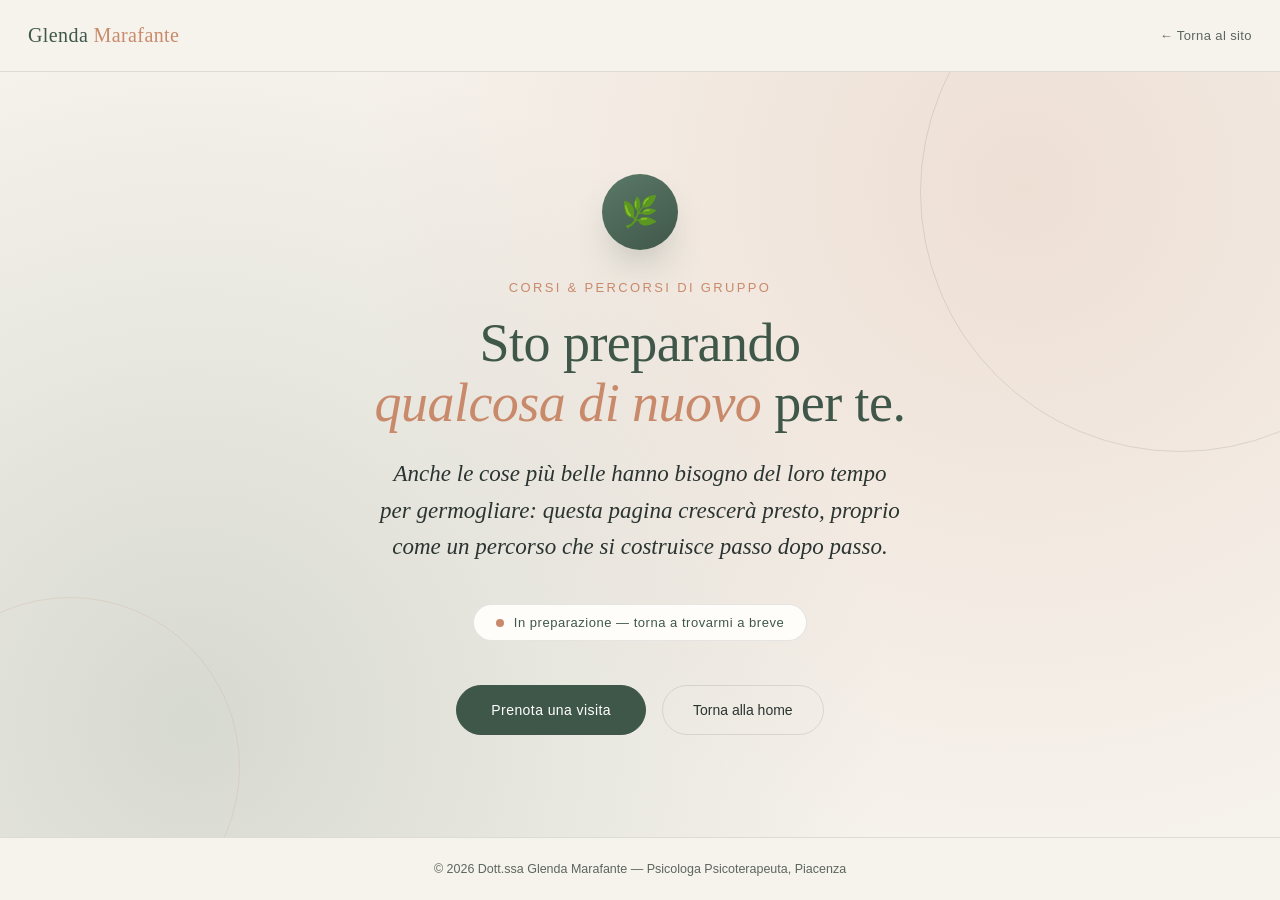
==== corsi.html @ ed99f4ca "New edit to the website -No price -Courses page -Change descriptions." ====
<!DOCTYPE html>
<html lang="it">
<head>
<meta charset="UTF-8">
<meta name="viewport" content="width=device-width, initial-scale=1.0">
<title>Corsi — Dott.ssa Glenda Marafante</title>
<style>
  :root{
    --sage:#5b7867;
    --sage-dark:#3f5749;
    --clay:#c98a6b;
    --cream:#f6f2ec;
    --paper:#fffdf9;
    --ink:#2b3430;
    --ink-soft:#5c665f;
    --line: rgba(43,52,48,0.12);
  }
  *{box-sizing:border-box; margin:0; padding:0;}
  html{scroll-behavior:smooth;}
  body{
    font-family:'Georgia','Iowan Old Style',serif;
    background:var(--cream);
    color:var(--ink);
    min-height:100vh;
    display:flex; flex-direction:column;
    overflow-x:hidden;
  }
  a{color:inherit; text-decoration:none;}

  header{
    padding:24px 28px; display:flex; align-items:center; justify-content:space-between;
    border-bottom:1px solid var(--line);
  }
  .logo{font-size:20px; color:var(--sage-dark); letter-spacing:0.02em;}
  .logo span{color:var(--clay);}
  .back-link{
    font-family:'Helvetica Neue',Arial,sans-serif; font-size:13px; letter-spacing:0.03em;
    color:var(--ink-soft); display:flex; align-items:center; gap:8px; transition:color .3s ease;
  }
  .back-link:hover{color:var(--sage-dark);}

  main{
    flex:1; display:flex; align-items:center; justify-content:center;
    position:relative; padding:60px 24px; overflow:hidden;
  }

  .bg-orbit{
    position:absolute; inset:0; z-index:0;
    background:
      radial-gradient(circle at 80% 15%, rgba(201,138,107,0.18), transparent 55%),
      radial-gradient(circle at 15% 85%, rgba(91,120,103,0.20), transparent 55%);
  }
  .ring{
    position:absolute; border-radius:50%; border:1px solid rgba(63,87,73,0.14);
  }
  .ring1{width:520px; height:520px; top:-140px; right:-160px; animation:spin 60s linear infinite;}
  .ring2{width:340px; height:340px; bottom:-100px; left:-100px; border-color:rgba(201,138,107,0.18); animation:spin 46s linear infinite reverse;}
  @keyframes spin{ from{transform:rotate(0deg);} to{transform:rotate(360deg);} }

  .content{
    position:relative; z-index:1; max-width:620px; text-align:center;
  }
  .sprout{
    width:76px; height:76px; margin:0 auto 30px; border-radius:50%;
    background:linear-gradient(150deg, var(--sage), var(--sage-dark));
    display:flex; align-items:center; justify-content:center; font-size:30px; color:#fff;
    box-shadow:0 20px 40px -16px rgba(63,87,73,0.45);
    animation:breathe 4s ease-in-out infinite;
  }
  @keyframes breathe{
    0%,100%{transform:scale(1);}
    50%{transform:scale(1.08);}
  }
  .eyebrow{
    font-family:'Helvetica Neue',Arial,sans-serif; font-size:13px; letter-spacing:0.18em; text-transform:uppercase;
    color:var(--clay); margin-bottom:18px;
  }
  h1{
    font-family:'Iowan Old Style','Palatino Linotype',Georgia,serif; font-weight:400;
    font-size:clamp(34px,5vw,54px); color:var(--sage-dark); line-height:1.12; margin-bottom:22px;
    letter-spacing:-0.01em;
  }
  h1 em{font-style:italic; color:var(--clay);}
  .quote{
    font-size:clamp(19px,2.4vw,23px); font-style:italic; color:var(--ink); line-height:1.6;
    max-width:520px; margin:0 auto 38px;
  }
  .status-pill{
    display:inline-flex; align-items:center; gap:10px;
    font-family:'Helvetica Neue',Arial,sans-serif; font-size:13px; letter-spacing:0.04em;
    color:var(--sage-dark); background:var(--paper); border:1px solid var(--line);
    padding:10px 22px; border-radius:40px; margin-bottom:44px;
  }
  .status-dot{width:8px; height:8px; border-radius:50%; background:var(--clay); animation:pulse 2s ease-in-out infinite;}
  @keyframes pulse{
    0%,100%{opacity:1; transform:scale(1);}
    50%{opacity:0.4; transform:scale(0.7);}
  }
  .actions{display:flex; gap:16px; justify-content:center; flex-wrap:wrap;}
  .btn-primary{
    background:var(--sage-dark); color:#fff; padding:16px 34px; border-radius:40px;
    font-family:'Helvetica Neue',Arial,sans-serif; font-size:14px; letter-spacing:0.03em;
    transition:all .35s ease; border:1px solid var(--sage-dark);
  }
  .btn-primary:hover{background:transparent; color:var(--sage-dark); transform:translateY(-2px);}
  .btn-secondary{
    padding:16px 30px; border-radius:40px; border:1px solid var(--line);
    font-family:'Helvetica Neue',Arial,sans-serif; font-size:14px; color:var(--ink);
    transition:all .35s ease;
  }
  .btn-secondary:hover{border-color:var(--sage-dark); background:var(--paper);}

  footer{
    text-align:center; padding:24px; font-family:'Helvetica Neue',Arial,sans-serif;
    font-size:12.5px; color:var(--ink-soft); border-top:1px solid var(--line);
  }

  @media(prefers-reduced-motion:reduce){
    *{animation:none !important; transition:none !important;}
  }
  @media(max-width:520px){
    .ring1, .ring2{display:none;}
  }
</style>
</head>
<body>

<header>
  <div class="logo">Glenda <span>Marafante</span></div>
  <a href="index.html" class="back-link">← Torna al sito</a>
</header>

<main>
  <div class="bg-orbit"></div>
  <div class="ring ring1"></div>
  <div class="ring ring2"></div>

  <div class="content">
    <div class="sprout">🌿</div>
    <div class="eyebrow">Corsi &amp; percorsi di gruppo</div>
    <h1>Sto preparando<br><em>qualcosa di nuovo</em> per te.</h1>
    <p class="quote">Anche le cose più belle hanno bisogno del loro tempo per germogliare: questa pagina crescerà presto, proprio come un percorso che si costruisce passo dopo passo.</p>
    <div class="status-pill"><span class="status-dot"></span> In preparazione — torna a trovarmi a breve</div>
    <div class="actions">
      <a href="index.html#booking" class="btn-primary">Prenota una visita</a>
      <a href="index.html" class="btn-secondary">Torna alla home</a>
    </div>
  </div>
</main>

<footer>
  © 2026 Dott.ssa Glenda Marafante — Psicologa Psicoterapeuta, Piacenza
</footer>

</body>
</html>
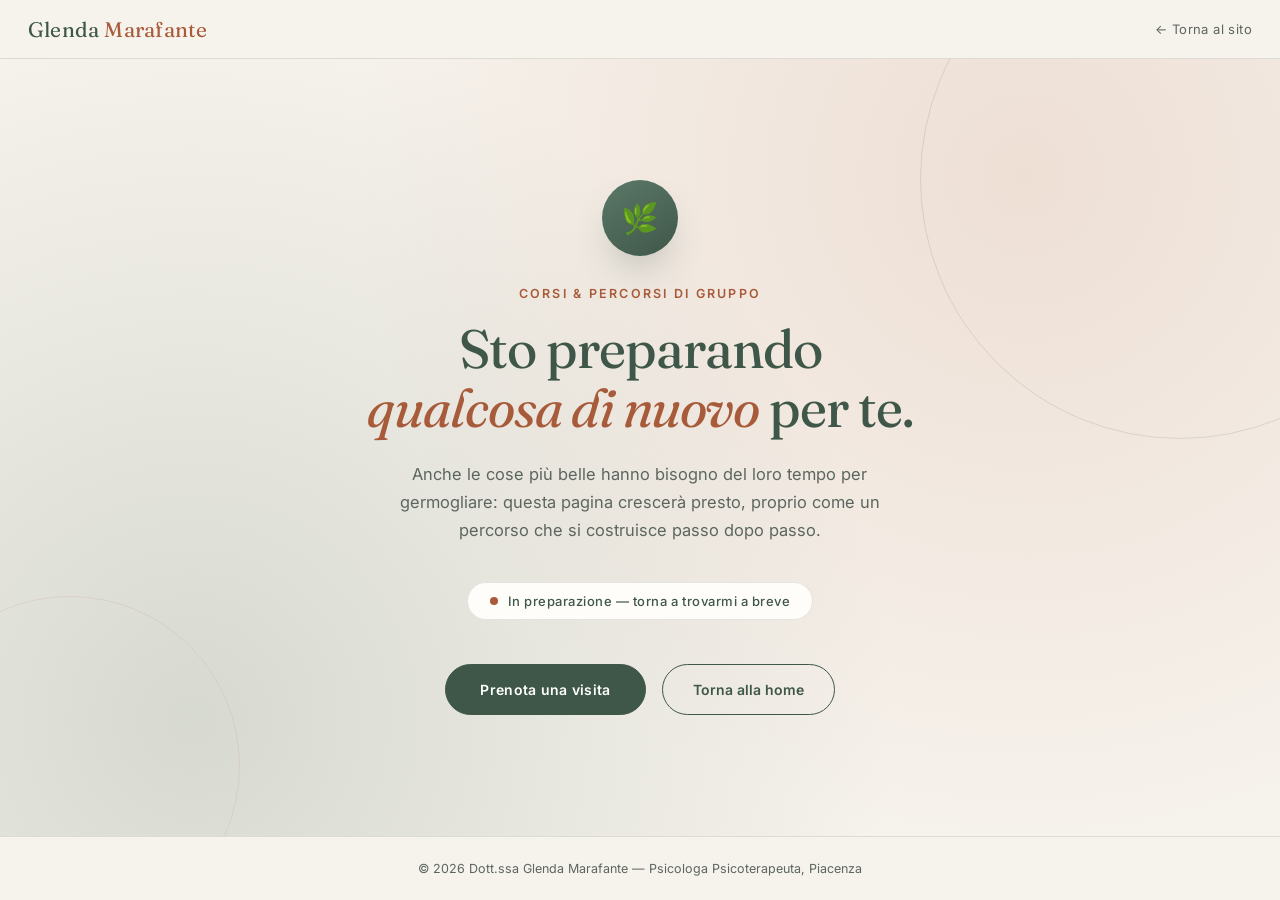
==== commit 6745ef45: "New Website." ====
--- a/corsi.html
+++ b/corsi.html
@@ -3,22 +3,38 @@
 <head>
 <meta charset="UTF-8">
 <meta name="viewport" content="width=device-width, initial-scale=1.0">
-<title>Corsi — Dott.ssa Glenda Marafante</title>
+<title>Corsi &amp; Percorsi di Gruppo | Glenda Marafante — Psicologa Piacenza</title>
+<meta name="description" content="Nuovi corsi e percorsi di gruppo della Dott.ssa Glenda Marafante, psicologa e psicoterapeuta a Piacenza. Pagina in preparazione: torna presto per scoprire le novità.">
+<meta name="robots" content="index, follow">
+<link rel="canonical" href="https://www.glendamarafante.it/corsi.html">
+<meta property="og:type" content="website">
+<meta property="og:title" content="Corsi & Percorsi di Gruppo | Glenda Marafante">
+<meta property="og:description" content="Nuovi percorsi formativi e incontri di gruppo, a cura della Dott.ssa Glenda Marafante, psicologa a Piacenza.">
+<meta property="og:url" content="https://www.glendamarafante.it/corsi.html">
+<meta property="og:locale" content="it_IT">
+<link rel="preconnect" href="https://fonts.googleapis.com">
+<link rel="preconnect" href="https://fonts.gstatic.com" crossorigin>
+<link href="https://fonts.googleapis.com/css2?family=Fraunces:ital,opsz,wght@0,9..144,380;0,9..144,440;0,9..144,600;1,9..144,400&family=Inter:wght@400;500;600;700&display=swap" rel="stylesheet">
 <style>
   :root{
     --sage:#5b7867;
     --sage-dark:#3f5749;
-    --clay:#c98a6b;
+    --sage-deep:#2e4038;
+    --clay:#c1734f;
+    --clay-dark:#a85b3a;
+    --clay-soft:#e7c3ad;
     --cream:#f6f2ec;
     --paper:#fffdf9;
     --ink:#2b3430;
     --ink-soft:#5c665f;
     --line: rgba(43,52,48,0.12);
+    --shadow-lift: 0 26px 48px -18px rgba(43,52,48,0.32);
+    --ease: cubic-bezier(.22,1,.36,1);
   }
   *{box-sizing:border-box; margin:0; padding:0;}
   html{scroll-behavior:smooth;}
   body{
-    font-family:'Georgia','Iowan Old Style',serif;
+    font-family:'Fraunces','Iowan Old Style',Georgia,serif;
     background:var(--cream);
     color:var(--ink);
     min-height:100vh;
@@ -28,16 +44,17 @@
   a{color:inherit; text-decoration:none;}
 
   header{
-    padding:24px 28px; display:flex; align-items:center; justify-content:space-between;
-    border-bottom:1px solid var(--line);
+    padding:16px 28px; display:flex; align-items:center; justify-content:space-between;
+    background:rgba(246,242,236,0.78); backdrop-filter:blur(14px); -webkit-backdrop-filter:blur(14px);
+    position:sticky; top:0; z-index:50; border-bottom:1px solid var(--line);
   }
-  .logo{font-size:20px; color:var(--sage-dark); letter-spacing:0.02em;}
-  .logo span{color:var(--clay);}
+  .logo{font-family:'Fraunces',Georgia,serif; font-size:21px; color:var(--sage-dark); letter-spacing:0.01em;}
+  .logo span{color:var(--clay-dark);}
   .back-link{
-    font-family:'Helvetica Neue',Arial,sans-serif; font-size:13px; letter-spacing:0.03em;
-    color:var(--ink-soft); display:flex; align-items:center; gap:8px; transition:color .3s ease;
+    font-family:'Inter','Helvetica Neue',Arial,sans-serif; font-size:13px; letter-spacing:0.03em;
+    color:var(--ink-soft); display:flex; align-items:center; gap:8px; transition:color .3s var(--ease), gap .3s var(--ease);
   }
-  .back-link:hover{color:var(--sage-dark);}
+  .back-link:hover{color:var(--sage-dark); gap:12px;}
 
   main{
     flex:1; display:flex; align-items:center; justify-content:center;
@@ -59,7 +76,10 @@
 
   .content{
     position:relative; z-index:1; max-width:620px; text-align:center;
+    opacity:0; transform:translateY(24px);
+    animation:fadeUp .9s var(--ease) .1s forwards;
   }
+  @keyframes fadeUp{ to{opacity:1; transform:translateY(0);} }
   .sprout{
     width:76px; height:76px; margin:0 auto 30px; border-radius:50%;
     background:linear-gradient(150deg, var(--sage), var(--sage-dark));
@@ -72,26 +92,26 @@
     50%{transform:scale(1.08);}
   }
   .eyebrow{
-    font-family:'Helvetica Neue',Arial,sans-serif; font-size:13px; letter-spacing:0.18em; text-transform:uppercase;
-    color:var(--clay); margin-bottom:18px;
+    font-family:'Inter','Helvetica Neue',Arial,sans-serif; font-weight:600; font-size:12.5px; letter-spacing:0.18em; text-transform:uppercase;
+    color:var(--clay-dark); margin-bottom:18px;
   }
   h1{
-    font-family:'Iowan Old Style','Palatino Linotype',Georgia,serif; font-weight:400;
-    font-size:clamp(34px,5vw,54px); color:var(--sage-dark); line-height:1.12; margin-bottom:22px;
-    letter-spacing:-0.01em;
+    font-family:'Fraunces','Iowan Old Style',Georgia,serif; font-weight:440; font-optical-sizing:auto;
+    font-size:clamp(34px,5vw,54px); color:var(--sage-dark); line-height:1.1; margin-bottom:22px;
+    letter-spacing:-0.02em;
   }
-  h1 em{font-style:italic; color:var(--clay);}
+  h1 em{font-style:italic; font-weight:400; color:var(--clay-dark);}
   .quote{
-    font-size:clamp(19px,2.4vw,23px); font-style:italic; color:var(--ink); line-height:1.6;
-    max-width:520px; margin:0 auto 38px;
+    font-family:'Inter','Helvetica Neue',Arial,sans-serif; font-size:16.5px; color:var(--ink-soft); line-height:1.7;
+    max-width:480px; margin:0 auto 38px;
   }
   .status-pill{
     display:inline-flex; align-items:center; gap:10px;
-    font-family:'Helvetica Neue',Arial,sans-serif; font-size:13px; letter-spacing:0.04em;
+    font-family:'Inter','Helvetica Neue',Arial,sans-serif; font-size:13px; font-weight:500; letter-spacing:0.04em;
     color:var(--sage-dark); background:var(--paper); border:1px solid var(--line);
     padding:10px 22px; border-radius:40px; margin-bottom:44px;
   }
-  .status-dot{width:8px; height:8px; border-radius:50%; background:var(--clay); animation:pulse 2s ease-in-out infinite;}
+  .status-dot{width:8px; height:8px; border-radius:50%; background:var(--clay-dark); animation:pulse 2s ease-in-out infinite;}
   @keyframes pulse{
     0%,100%{opacity:1; transform:scale(1);}
     50%{opacity:0.4; transform:scale(0.7);}
@@ -99,19 +119,29 @@
   .actions{display:flex; gap:16px; justify-content:center; flex-wrap:wrap;}
   .btn-primary{
     background:var(--sage-dark); color:#fff; padding:16px 34px; border-radius:40px;
-    font-family:'Helvetica Neue',Arial,sans-serif; font-size:14px; letter-spacing:0.03em;
-    transition:all .35s ease; border:1px solid var(--sage-dark);
+    font-family:'Inter','Helvetica Neue',Arial,sans-serif; font-size:14px; font-weight:600; letter-spacing:0.02em;
+    transition:transform .45s var(--ease), box-shadow .45s var(--ease), background .45s var(--ease);
+    border:1px solid var(--sage-dark); display:inline-block;
   }
-  .btn-primary:hover{background:transparent; color:var(--sage-dark); transform:translateY(-2px);}
+  .btn-primary:hover{
+    background:var(--sage-deep); border-color:var(--sage-deep);
+    transform:translateY(-3px); box-shadow:0 16px 30px -14px rgba(46,64,56,0.55);
+  }
+  .btn-primary:active{transform:translateY(-1px); transition-duration:.15s;}
   .btn-secondary{
-    padding:16px 30px; border-radius:40px; border:1px solid var(--line);
-    font-family:'Helvetica Neue',Arial,sans-serif; font-size:14px; color:var(--ink);
-    transition:all .35s ease;
+    padding:16px 30px; border-radius:40px; border:1.5px solid var(--sage-dark);
+    font-family:'Inter','Helvetica Neue',Arial,sans-serif; font-size:14px; font-weight:600; color:var(--sage-dark);
+    transition:transform .45s var(--ease), background .45s var(--ease), color .45s var(--ease), box-shadow .45s var(--ease);
+    display:inline-block;
   }
-  .btn-secondary:hover{border-color:var(--sage-dark); background:var(--paper);}
+  .btn-secondary:hover{
+    background:var(--sage-dark); color:#fff; transform:translateY(-3px);
+    box-shadow:0 16px 30px -14px rgba(46,64,56,0.4);
+  }
+  .btn-secondary:active{transform:translateY(-1px); transition-duration:.15s;}
 
   footer{
-    text-align:center; padding:24px; font-family:'Helvetica Neue',Arial,sans-serif;
+    text-align:center; padding:24px; font-family:'Inter','Helvetica Neue',Arial,sans-serif;
     font-size:12.5px; color:var(--ink-soft); border-top:1px solid var(--line);
   }
 
@@ -126,7 +156,7 @@
 <body>
 
 <header>
-  <div class="logo">Glenda <span>Marafante</span></div>
+  <a href="index.html" class="logo">Glenda <span>Marafante</span></a>
   <a href="index.html" class="back-link">← Torna al sito</a>
 </header>
 
